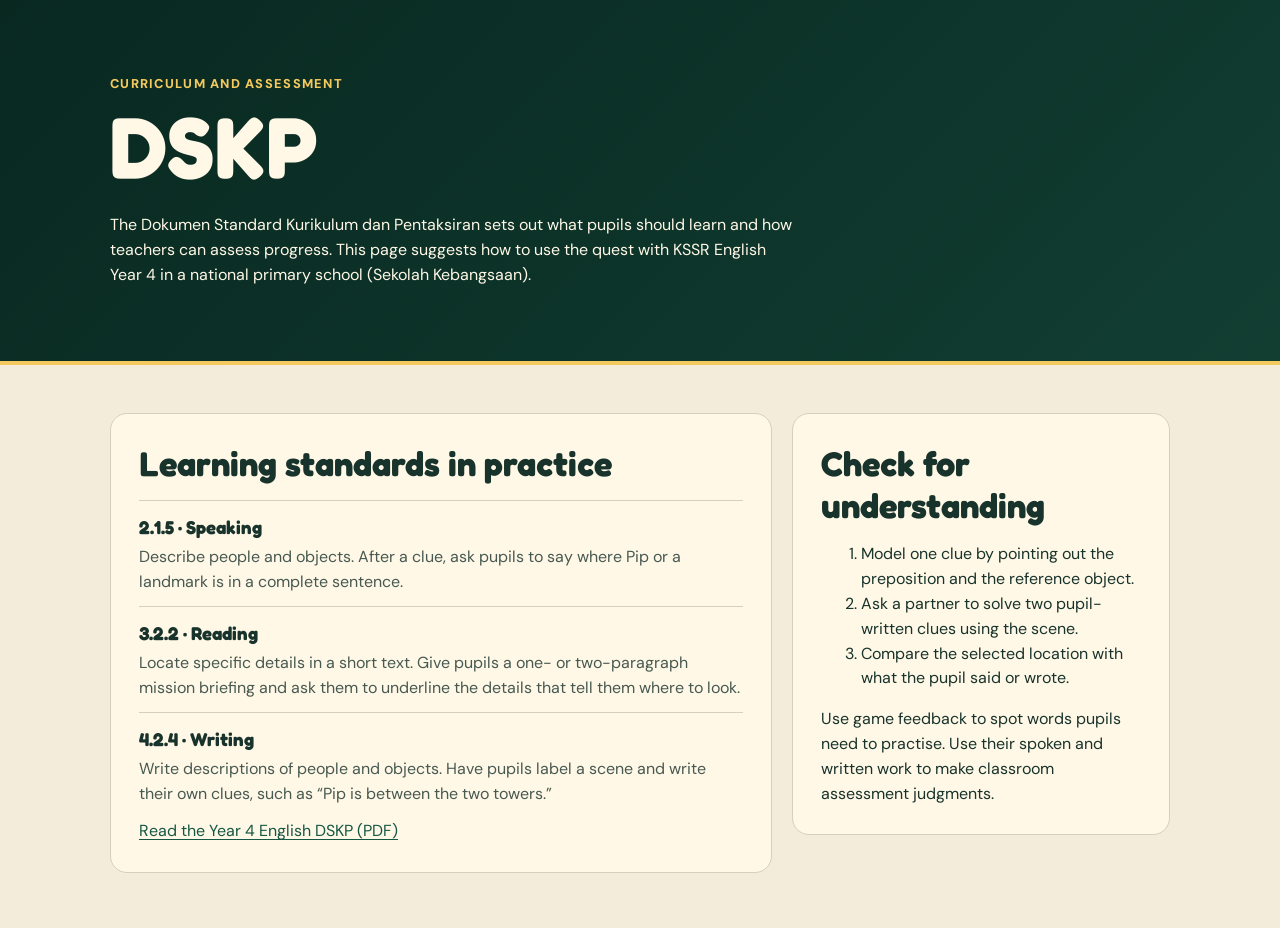
==== dskp/index.html @ 11029a28 "Add Nightfall, DSKP and References pages" ====
<!doctype html>
<html lang="en">
<head>
  <meta charset="utf-8">
  <meta name="viewport" content="width=device-width, initial-scale=1">
  <meta name="description" content="A suggested DSKP alignment for using Where Is Pip? to teach English prepositions.">
  <title>DSKP · Where Is Pip?</title>
  <link rel="stylesheet" href="https://fonts.googleapis.com/css2?family=DM+Sans:wght@400;500;700;800&amp;family=Fredoka:wght@500;600;700&amp;display=swap">
  <link rel="stylesheet" href="../course/course-pages.css">
</head>
<body>
  <header class="banner">
    <div class="wrap">
      <p class="eyebrow">Curriculum and assessment</p>
      <h1>DSKP</h1>
      <p>The <span lang="ms">Dokumen Standard Kurikulum dan Pentaksiran</span> sets out what pupils should learn and how teachers can assess progress. This page suggests how to use the quest with KSSR English Year 4 in a national primary school (<span lang="ms">Sekolah Kebangsaan</span>).</p>
    </div>
  </header>
  <main class="wrap layout">
    <section class="panel" aria-labelledby="alignment">
      <h2 id="alignment">Learning standards in practice</h2>
      <ul class="list">
        <li><h3>2.1.5 · Speaking</h3><p>Describe people and objects. After a clue, ask pupils to say where Pip or a landmark is in a complete sentence.</p></li>
        <li><h3>3.2.2 · Reading</h3><p>Locate specific details in a short text. Give pupils a one- or two-paragraph mission briefing and ask them to underline the details that tell them where to look.</p></li>
        <li><h3>4.2.4 · Writing</h3><p>Write descriptions of people and objects. Have pupils label a scene and write their own clues, such as “Pip is between the two towers.”</p></li>
      </ul>
      <p class="linkline"><a href="https://asiemodel.net/wp-content/uploads/2022/08/003_DSKP_KSSR_Semakan_2017_BI_SK_Thn4-print.pdf" target="_blank" rel="noopener">Read the Year 4 English DSKP (PDF)</a></p>
    </section>
    <section class="panel" aria-labelledby="assessment">
      <h2 id="assessment">Check for understanding</h2>
      <ol>
        <li>Model one clue by pointing out the preposition and the reference object.</li>
        <li>Ask a partner to solve two pupil-written clues using the scene.</li>
        <li>Compare the selected location with what the pupil said or wrote.</li>
      </ol>
      <p>Use game feedback to spot words pupils need to practise. Use their spoken and written work to make classroom assessment judgments.</p>
    </section>
  </main>
</body>
</html>
---- course/course-pages.css ----
:root {
  color-scheme: light;
  --pine: #123e32;
  --pine-deep: #082820;
  --gold: #f4c95d;
  --parchment: #fff8e7;
  --ink: #18332b;
  --muted: #475951;
  --line: #d7cebb;
  --heading: Fredoka, "Trebuchet MS", system-ui, sans-serif;
  font-family: "DM Sans", system-ui, sans-serif;
  background: #f4ecda;
  color: var(--ink);
}
* { box-sizing: border-box; }
body { margin: 0; }
a { color: #165743; text-underline-offset: .18em; }
a:hover { color: #103c2e; }
a:focus-visible, summary:focus-visible { outline: 3px solid #bd7d11; outline-offset: 4px; }
p, li { line-height: 1.55; }
h1, h2, h3, .button { font-family: var(--heading); }
h1 { font-size: clamp(2.7rem, 8vw, 5.4rem); font-weight: 700; line-height: .98; margin: .12em 0 .28em; }
h2 { font-size: clamp(1.65rem, 3.4vw, 2.15rem); margin: 0 0 .6rem; }
h3 { font-size: 1.16rem; margin: 0 0 .2rem; }
.wrap { width: min(1060px, calc(100% - 40px)); margin-inline: auto; }
.banner { background: linear-gradient(135deg, var(--pine-deep), var(--pine)); color: var(--parchment); border-bottom: 4px solid var(--gold); }
.banner .wrap { padding: clamp(32px, 7vw, 74px) 0; }
.banner p { max-width: 62ch; margin: 0; }
.banner .eyebrow { color: var(--gold); font-weight: 800; font-size: .8rem; letter-spacing: .1em; text-transform: uppercase; }
.nightfall .banner { background: #142833 url("nightfall.webp") center / cover; }
.nightfall .banner::before { content: ""; position: absolute; inset: 0; background: linear-gradient(90deg,#06231ef4 4%,#0c2428d4 50%,#13273032 100%); }
.nightfall .banner { position: relative; }
.nightfall .banner .wrap { position: relative; max-width: 1060px; padding-block: clamp(42px, 8vw, 100px); }
.nightfall .intro { font-size: clamp(1rem, 2.4vw, 1.18rem); max-width: 48ch; }
.button { display: inline-flex; min-height: 44px; align-items: center; gap: .65rem; padding: .73rem 1.18rem; background: var(--gold); color: var(--pine-deep); border-radius: 100px; font-weight: 700; text-decoration: none; margin-top: 1.45rem; box-shadow: 0 3px 0 #9e6d21; }
.button:hover { background: #ffe292; color: var(--pine-deep); }
.banner .access { margin-top: .9rem; font-size: .87rem; color: #f4e9d3; }
main.wrap { padding: clamp(24px, 5vw, 48px) 0 2.35rem; }
.layout { display: grid; grid-template-columns: minmax(0, 1.75fr) minmax(220px, 1fr); align-items: start; gap: 1.2rem; }
.panel { background: var(--parchment); border: 1px solid var(--line); border-radius: 17px; padding: clamp(17px, 3.5vw, 28px); margin: 0 0 1.1rem; }
.panel > :last-child { margin-bottom: 0; }
.list { list-style: none; padding: 0; margin: 1rem 0 0; }
.list li { border-top: 1px solid var(--line); padding: .73rem 0; }
.list li:last-child { padding-bottom: 0; }
.list p { margin: .12rem 0 0; color: var(--muted); }
.missions { list-style: decimal-leading-zero; padding-left: 1.75rem; margin: .8rem 0 0; }
.missions li { padding: .36rem 0 .36rem .3rem; border-top: 1px solid var(--line); }
.missions li::marker { color: #67512c; font-weight: 800; }
dl { margin: .9rem 0 0; }
dt { font-weight: 800; margin-top: .7rem; }
dd { margin: .1rem 0 0; line-height: 1.45; color: var(--muted); }
.linkline { margin-top: .8rem; }
@media (max-width: 700px) {
  .layout { grid-template-columns: 1fr; gap: 0; }
  .nightfall .banner::before { background: linear-gradient(90deg,#06231ef4,#0a242bcc); }
}
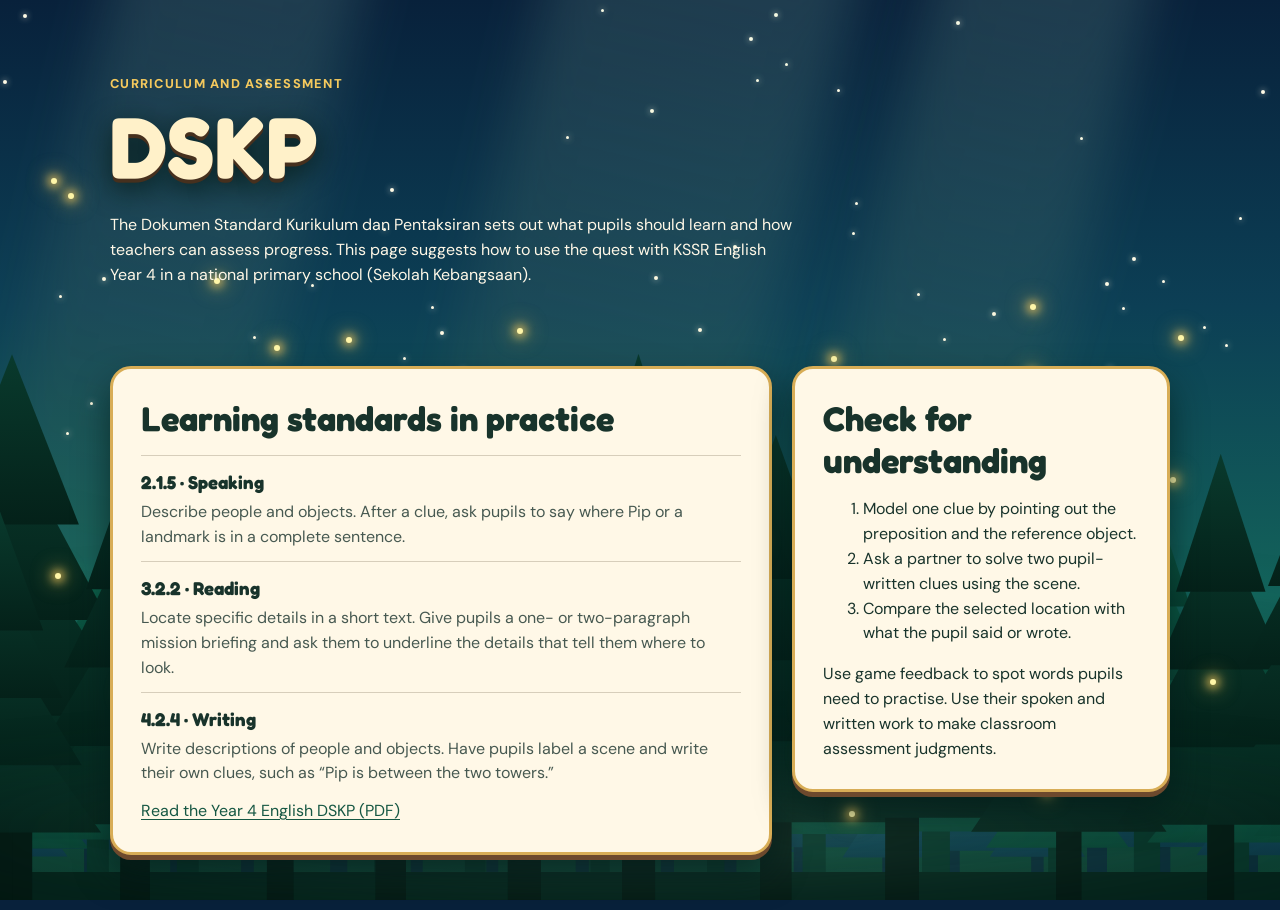
==== commit c5c46982: "Play Nightfall inline and share the course forest background" ====
--- a/dskp/index.html
+++ b/dskp/index.html
@@ -6,9 +6,12 @@
   <meta name="description" content="A suggested DSKP alignment for using Where Is Pip? to teach English prepositions.">
   <title>DSKP · Where Is Pip?</title>
   <link rel="stylesheet" href="https://fonts.googleapis.com/css2?family=DM+Sans:wght@400;500;700;800&amp;family=Fredoka:wght@500;600;700&amp;display=swap">
+  <link rel="stylesheet" href="../course/forest.css">
   <link rel="stylesheet" href="../course/course-pages.css">
+  <script src="../course/forest.js" defer></script>
 </head>
 <body>
+  <div data-course-forest aria-hidden="true"></div>
   <header class="banner">
     <div class="wrap">
       <p class="eyebrow">Curriculum and assessment</p>
--- a/course/forest.css
+++ b/course/forest.css
@@ -0,0 +1,176 @@
+/* Shared night forest from the course overview. */
+.forest-bg{
+  position:fixed;
+  inset:0;
+  pointer-events:none;
+  z-index:0;
+  overflow:hidden;
+  background:linear-gradient(180deg,#08213b 0%,#0c3f55 34%,#13635a 66%,#0b3a2c 100%);
+}
+.sky-stars,.fireflies,.leaves{position:absolute;inset:0;pointer-events:none}
+
+.star{
+  position:absolute;
+  border-radius:50%;
+  background:#fffbe6;
+  box-shadow:0 0 6px rgba(255,251,230,.85);
+  animation:twinkle var(--dur,3.4s) ease-in-out infinite alternate;
+  animation-delay:var(--del,0s);
+}
+@keyframes twinkle{
+  0%{opacity:.22;transform:scale(.82)}
+  100%{opacity:1;transform:scale(1.18)}
+}
+
+/* Soft diagonal forest canopy light beams (no sun or moon) */
+.beam{
+  position:absolute;
+  top:-18%;
+  width:240px;
+  height:125%;
+  background:linear-gradient(180deg,rgba(168,242,222,.16) 0%,rgba(244,201,93,.06) 52%,transparent 92%);
+  filter:blur(26px);
+  transform-origin:top center;
+  transform:rotate(14deg);
+  animation:beamPulse 9s ease-in-out infinite alternate;
+}
+.beam.b1{left:12%;animation-delay:0s}
+.beam.b2{left:46%;width:300px;animation-delay:-3s}
+.beam.b3{left:76%;width:210px;animation-delay:-6s}
+@keyframes beamPulse{
+  0%{opacity:.32}
+  50%{opacity:.78}
+  100%{opacity:.4}
+}
+
+/* Seamless scrolling & swaying pine layers with passive scroll parallax */
+.tree-layer{
+  position:absolute;
+  left:0;
+  right:0;
+  bottom:0;
+  overflow:hidden;
+}
+.tree-layer.far{height:370px;z-index:2;bottom:var(--far-y,0px)}
+.tree-layer.mid{height:510px;z-index:4;bottom:var(--mid-y,0px)}
+.tree-layer.near{height:660px;z-index:6;bottom:var(--near-y,0px)}
+
+.tree-track{
+  display:flex;
+  width:4800px;
+  height:100%;
+  will-change:transform;
+  animation:forestScroll var(--spd,140s) linear infinite;
+}
+.tree-layer.far .tree-track{--spd:220s}
+.tree-layer.mid .tree-track{--spd:140s}
+.tree-layer.near .tree-track{--spd:90s}
+
+@keyframes forestScroll{
+  from{transform:translate3d(0,0,0)}
+  to{transform:translate3d(-1600px,0,0)}
+}
+
+.tree-tile{
+  flex:none;
+  width:1600px;
+  height:100%;
+  transform-origin:50% 100%;
+  animation:treeSway var(--sway,6.5s) ease-in-out infinite alternate;
+}
+.tree-layer.far .tree-tile{--sway:7.8s}
+.tree-layer.mid .tree-tile{--sway:6.6s}
+.tree-layer.near .tree-tile{--sway:5.6s}
+@keyframes treeSway{
+  from{transform:skewX(-.7deg)}
+  to{transform:skewX(.7deg)}
+}
+
+/* Drifting mist bands between tree layers */
+.mist{
+  position:absolute;
+  left:-15%;
+  right:-15%;
+  border-radius:50%;
+  filter:blur(34px);
+  pointer-events:none;
+  animation:mistDrift var(--mdur,38s) ease-in-out infinite alternate;
+}
+.mist.m1{
+  bottom:150px;
+  height:170px;
+  z-index:3;
+  background:radial-gradient(ellipse at center,rgba(182,242,226,.22) 0%,rgba(20,86,106,.08) 55%,transparent 78%);
+  --mdur:46s;
+}
+.mist.m2{
+  bottom:85px;
+  height:190px;
+  z-index:5;
+  background:radial-gradient(ellipse at center,rgba(214,242,228,.2) 0%,rgba(15,106,82,.07) 58%,transparent 80%);
+  --mdur:39s;
+  animation-delay:-14s;
+}
+.mist.m3{
+  bottom:-10px;
+  height:160px;
+  z-index:7;
+  background:radial-gradient(ellipse at center,rgba(148,226,196,.18) 0%,rgba(9,58,45,.08) 60%,transparent 82%);
+  --mdur:34s;
+  animation-delay:-22s;
+}
+@keyframes mistDrift{
+  from{transform:translateX(-8%)}
+  to{transform:translateX(8%)}
+}
+
+/* Fireflies */
+.fireflies{z-index:8}
+.firefly{
+  position:absolute;
+  width:6px;
+  height:6px;
+  border-radius:50%;
+  background:#fff6a8;
+  box-shadow:0 0 10px 3px rgba(244,201,93,.85),0 0 20px 6px rgba(244,201,93,.35);
+  animation:
+    ffWander var(--wdur,13s) ease-in-out infinite alternate,
+    ffGlow var(--gdur,2.8s) ease-in-out infinite alternate;
+  animation-delay:var(--wdel,0s),var(--gdel,0s);
+}
+@keyframes ffWander{
+  0%{transform:translate(0,0)}
+  50%{transform:translate(var(--dx1,28px),var(--dy1,-24px))}
+  100%{transform:translate(var(--dx2,-22px),var(--dy2,18px))}
+}
+@keyframes ffGlow{
+  0%{opacity:.18;transform:scale(.75)}
+  100%{opacity:1;transform:scale(1.2)}
+}
+
+/* Falling leaves */
+.leaves{z-index:9}
+.leaf{
+  position:absolute;
+  top:-30px;
+  width:13px;
+  height:9px;
+  border-radius:2px 12px 2px 12px;
+  opacity:.82;
+  animation:leafFall var(--ldur,16s) linear infinite;
+  animation-delay:var(--ldel,0s);
+}
+@keyframes leafFall{
+  0%{transform:translate3d(0,-30px,0) rotate(0deg)}
+  25%{transform:translate3d(var(--swayA,36px),26vh,0) rotate(95deg)}
+  50%{transform:translate3d(var(--swayB,-28px),54vh,0) rotate(195deg)}
+  75%{transform:translate3d(var(--swayA,30px),80vh,0) rotate(285deg)}
+  100%{transform:translate3d(0,108vh,0) rotate(375deg)}
+}
+
+@media (prefers-reduced-motion: reduce) {
+  .forest-bg * { animation: none !important; }
+  .forest-bg .star { opacity: .53; }
+  .forest-bg .firefly { opacity: .48; }
+  .forest-bg .leaves { display: none; }
+}
--- a/course/course-pages.css
+++ b/course/course-pages.css
@@ -9,35 +9,34 @@
   --line: #d7cebb;
   --heading: Fredoka, "Trebuchet MS", system-ui, sans-serif;
   font-family: "DM Sans", system-ui, sans-serif;
-  background: #f4ecda;
+  background: #08213b;
   color: var(--ink);
 }
 * { box-sizing: border-box; }
 body { margin: 0; }
 a { color: #165743; text-underline-offset: .18em; }
 a:hover { color: #103c2e; }
-a:focus-visible, summary:focus-visible { outline: 3px solid #bd7d11; outline-offset: 4px; }
+a:focus-visible, button:focus-visible, summary:focus-visible { outline: 3px solid #bd7d11; outline-offset: 4px; }
 p, li { line-height: 1.55; }
 h1, h2, h3, .button { font-family: var(--heading); }
 h1 { font-size: clamp(2.7rem, 8vw, 5.4rem); font-weight: 700; line-height: .98; margin: .12em 0 .28em; }
 h2 { font-size: clamp(1.65rem, 3.4vw, 2.15rem); margin: 0 0 .6rem; }
 h3 { font-size: 1.16rem; margin: 0 0 .2rem; }
 .wrap { width: min(1060px, calc(100% - 40px)); margin-inline: auto; }
-.banner { background: linear-gradient(135deg, var(--pine-deep), var(--pine)); color: var(--parchment); border-bottom: 4px solid var(--gold); }
-.banner .wrap { padding: clamp(32px, 7vw, 74px) 0; }
+body > .banner, body > main.wrap, .briefing { position: relative; z-index: 1; }
+.banner { color: var(--parchment); }
+.banner h1 { color: #fff1c9; text-shadow: 0 4px 0 #46301e, 0 9px 28px #061d19; }
+.banner .wrap { padding: clamp(32px, 7vw, 74px) 0 clamp(16px, 3vw, 31px); }
 .banner p { max-width: 62ch; margin: 0; }
 .banner .eyebrow { color: var(--gold); font-weight: 800; font-size: .8rem; letter-spacing: .1em; text-transform: uppercase; }
-.nightfall .banner { background: #142833 url("nightfall.webp") center / cover; }
-.nightfall .banner::before { content: ""; position: absolute; inset: 0; background: linear-gradient(90deg,#06231ef4 4%,#0c2428d4 50%,#13273032 100%); }
-.nightfall .banner { position: relative; }
-.nightfall .banner .wrap { position: relative; max-width: 1060px; padding-block: clamp(42px, 8vw, 100px); }
+.nightfall .banner .wrap { padding-block: clamp(38px, 6vw, 76px) clamp(17px, 3vw, 32px); }
 .nightfall .intro { font-size: clamp(1rem, 2.4vw, 1.18rem); max-width: 48ch; }
-.button { display: inline-flex; min-height: 44px; align-items: center; gap: .65rem; padding: .73rem 1.18rem; background: var(--gold); color: var(--pine-deep); border-radius: 100px; font-weight: 700; text-decoration: none; margin-top: 1.45rem; box-shadow: 0 3px 0 #9e6d21; }
+.button { display: inline-flex; min-height: 44px; align-items: center; gap: .65rem; padding: .73rem 1.18rem; background: var(--gold); color: var(--pine-deep); border: 2px solid #584021; cursor: pointer; border-radius: 100px; font-weight: 700; font-size: 1rem; text-decoration: none; margin-top: 1.45rem; box-shadow: 0 3px 0 #9e6d21; }
 .button:hover { background: #ffe292; color: var(--pine-deep); }
-.banner .access { margin-top: .9rem; font-size: .87rem; color: #f4e9d3; }
+
 main.wrap { padding: clamp(24px, 5vw, 48px) 0 2.35rem; }
 .layout { display: grid; grid-template-columns: minmax(0, 1.75fr) minmax(220px, 1fr); align-items: start; gap: 1.2rem; }
-.panel { background: var(--parchment); border: 1px solid var(--line); border-radius: 17px; padding: clamp(17px, 3.5vw, 28px); margin: 0 0 1.1rem; }
+.panel { background: var(--parchment); border: 3px solid #d8ad56; box-shadow: 0 5px 0 #6d492d, 0 18px 34px #031a19a8; border-radius: 21px; padding: clamp(17px, 3.5vw, 28px); margin: 0 0 1.1rem; }
 .panel > :last-child { margin-bottom: 0; }
 .list { list-style: none; padding: 0; margin: 1rem 0 0; }
 .list li { border-top: 1px solid var(--line); padding: .73rem 0; }
@@ -52,5 +51,10 @@
 .linkline { margin-top: .8rem; }
 @media (max-width: 700px) {
   .layout { grid-template-columns: 1fr; gap: 0; }
-  .nightfall .banner::before { background: linear-gradient(90deg,#06231ef4,#0a242bcc); }
 }
+
+[hidden] { display: none !important; }
+.nightfall-player { position: relative; z-index: 2; display: grid; grid-template-rows: auto minmax(0,1fr); height: 100vh; height: 100dvh; background: #081421; }
+.nightfall-toolbar { display: flex; justify-content: flex-end; padding: 6px 12px; background: #082820; border-bottom: 2px solid #f4c95d; }
+.nightfall-toolbar .button { min-height: 36px; padding: .36rem .85rem; margin: 0; font-size: .88rem; }
+.nightfall-player iframe { display: block; width: 100%; height: 100%; border: 0; }
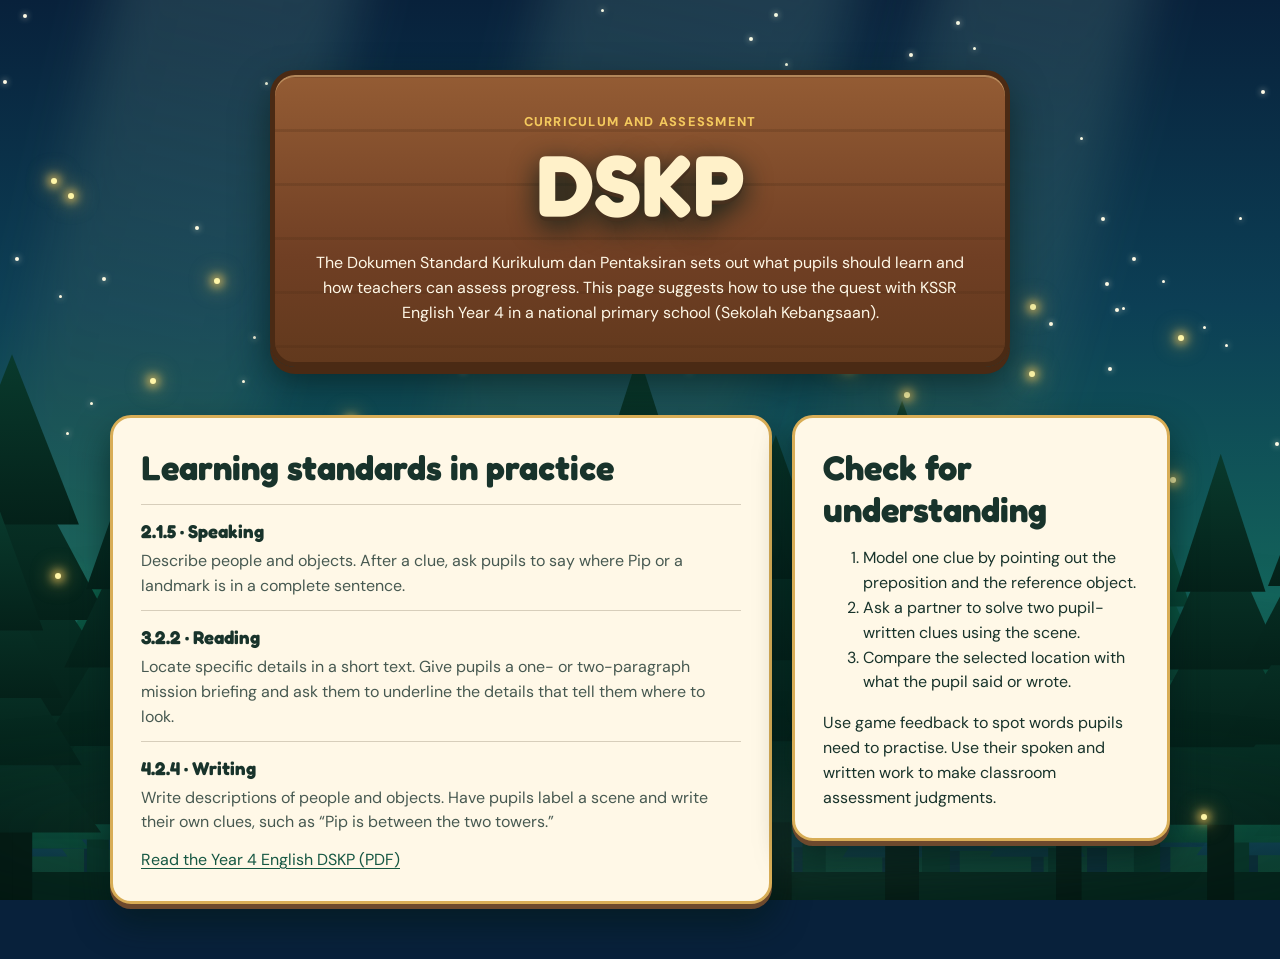
==== commit e679b2b4: "Make Nightfall a direct game page and match the course forest" ====
--- a/dskp/index.html
+++ b/dskp/index.html
@@ -7,8 +7,8 @@
   <title>DSKP · Where Is Pip?</title>
   <link rel="stylesheet" href="https://fonts.googleapis.com/css2?family=DM+Sans:wght@400;500;700;800&amp;family=Fredoka:wght@500;600;700&amp;display=swap">
   <link rel="stylesheet" href="../course/forest.css">
-  <link rel="stylesheet" href="../course/course-pages.css">
-  <script src="../course/forest.js" defer></script>
+  <link rel="stylesheet" href="../course/course-pages.css?v=2">
+  <script src="../course/forest.js?v=2" defer></script>
 </head>
 <body>
   <div data-course-forest aria-hidden="true"></div>
--- a/course/course-pages.css
+++ b/course/course-pages.css
@@ -1,7 +1,5 @@
 :root {
   color-scheme: light;
-  --pine: #123e32;
-  --pine-deep: #082820;
   --gold: #f4c95d;
   --parchment: #fff8e7;
   --ink: #18332b;
@@ -16,23 +14,30 @@
 body { margin: 0; }
 a { color: #165743; text-underline-offset: .18em; }
 a:hover { color: #103c2e; }
-a:focus-visible, button:focus-visible, summary:focus-visible { outline: 3px solid #bd7d11; outline-offset: 4px; }
+a:focus-visible { outline: 3px solid #bd7d11; outline-offset: 4px; }
 p, li { line-height: 1.55; }
-h1, h2, h3, .button { font-family: var(--heading); }
+h1, h2, h3 { font-family: var(--heading); }
 h1 { font-size: clamp(2.7rem, 8vw, 5.4rem); font-weight: 700; line-height: .98; margin: .12em 0 .28em; }
 h2 { font-size: clamp(1.65rem, 3.4vw, 2.15rem); margin: 0 0 .6rem; }
 h3 { font-size: 1.16rem; margin: 0 0 .2rem; }
 .wrap { width: min(1060px, calc(100% - 40px)); margin-inline: auto; }
-body > .banner, body > main.wrap, .briefing { position: relative; z-index: 1; }
+body > .banner, body > main.wrap { position: relative; z-index: 1; }
 .banner { color: var(--parchment); }
 .banner h1 { color: #fff1c9; text-shadow: 0 4px 0 #46301e, 0 9px 28px #061d19; }
-.banner .wrap { padding: clamp(32px, 7vw, 74px) 0 clamp(16px, 3vw, 31px); }
-.banner p { max-width: 62ch; margin: 0; }
+.banner .wrap {
+  width: min(740px, calc(100% - 40px));
+  margin-top: clamp(32px, 6vw, 70px);
+  padding: clamp(17px, 4vw, 37px);
+  text-align: center;
+  border: 5px solid #4a2a14;
+  border-radius: 25px;
+  background:
+    repeating-linear-gradient(180deg, #4a2a1438 0 3px, transparent 3px 54px),
+    linear-gradient(180deg, #945c34, #703f24 63%, #62391d);
+  box-shadow: inset 0 2px 0 #ffe0a65e, 0 7px 0 #4a2a14, 0 16px 36px #071d19a6;
+}
+.banner p { max-width: 62ch; margin: 0 auto; }
 .banner .eyebrow { color: var(--gold); font-weight: 800; font-size: .8rem; letter-spacing: .1em; text-transform: uppercase; }
-.nightfall .banner .wrap { padding-block: clamp(38px, 6vw, 76px) clamp(17px, 3vw, 32px); }
-.nightfall .intro { font-size: clamp(1rem, 2.4vw, 1.18rem); max-width: 48ch; }
-.button { display: inline-flex; min-height: 44px; align-items: center; gap: .65rem; padding: .73rem 1.18rem; background: var(--gold); color: var(--pine-deep); border: 2px solid #584021; cursor: pointer; border-radius: 100px; font-weight: 700; font-size: 1rem; text-decoration: none; margin-top: 1.45rem; box-shadow: 0 3px 0 #9e6d21; }
-.button:hover { background: #ffe292; color: var(--pine-deep); }
 
 main.wrap { padding: clamp(24px, 5vw, 48px) 0 2.35rem; }
 .layout { display: grid; grid-template-columns: minmax(0, 1.75fr) minmax(220px, 1fr); align-items: start; gap: 1.2rem; }
@@ -42,19 +47,7 @@
 .list li { border-top: 1px solid var(--line); padding: .73rem 0; }
 .list li:last-child { padding-bottom: 0; }
 .list p { margin: .12rem 0 0; color: var(--muted); }
-.missions { list-style: decimal-leading-zero; padding-left: 1.75rem; margin: .8rem 0 0; }
-.missions li { padding: .36rem 0 .36rem .3rem; border-top: 1px solid var(--line); }
-.missions li::marker { color: #67512c; font-weight: 800; }
-dl { margin: .9rem 0 0; }
-dt { font-weight: 800; margin-top: .7rem; }
-dd { margin: .1rem 0 0; line-height: 1.45; color: var(--muted); }
 .linkline { margin-top: .8rem; }
 @media (max-width: 700px) {
   .layout { grid-template-columns: 1fr; gap: 0; }
 }
-
-[hidden] { display: none !important; }
-.nightfall-player { position: relative; z-index: 2; display: grid; grid-template-rows: auto minmax(0,1fr); height: 100vh; height: 100dvh; background: #081421; }
-.nightfall-toolbar { display: flex; justify-content: flex-end; padding: 6px 12px; background: #082820; border-bottom: 2px solid #f4c95d; }
-.nightfall-toolbar .button { min-height: 36px; padding: .36rem .85rem; margin: 0; font-size: .88rem; }
-.nightfall-player iframe { display: block; width: 100%; height: 100%; border: 0; }
